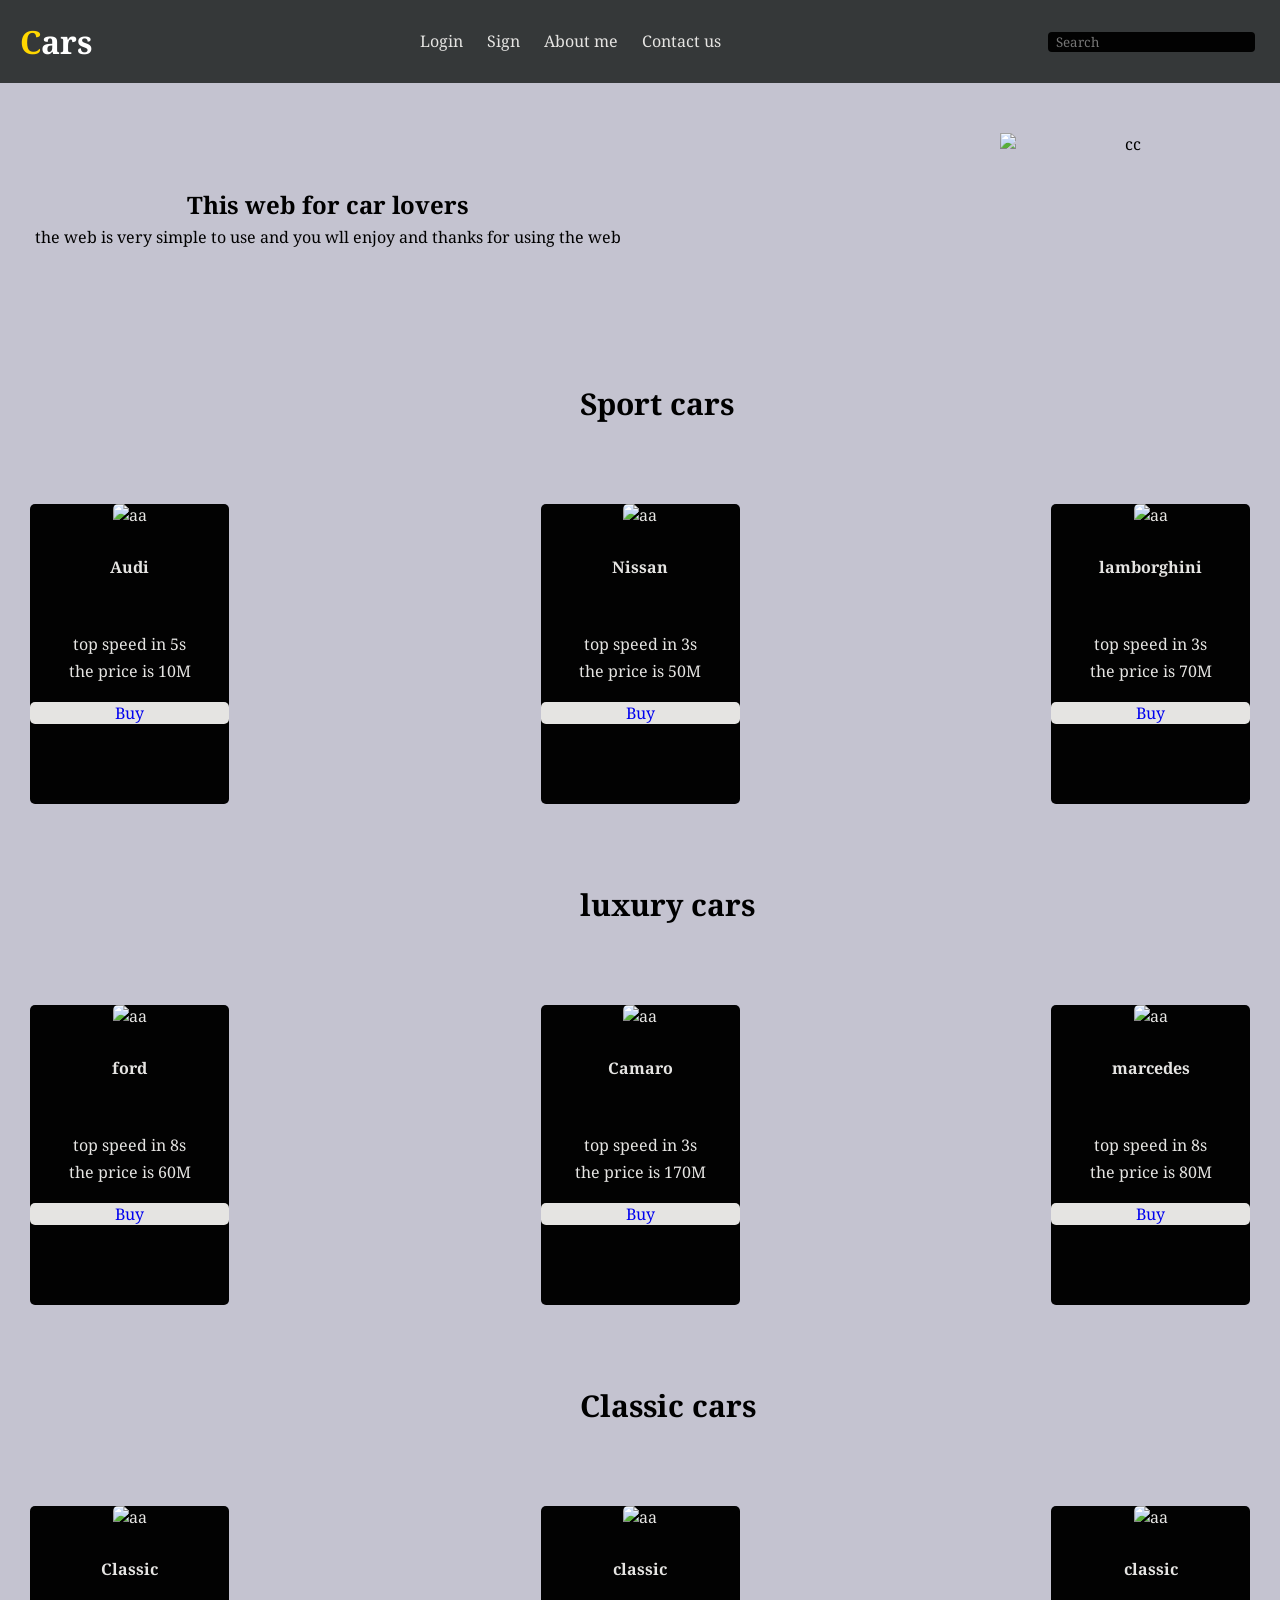
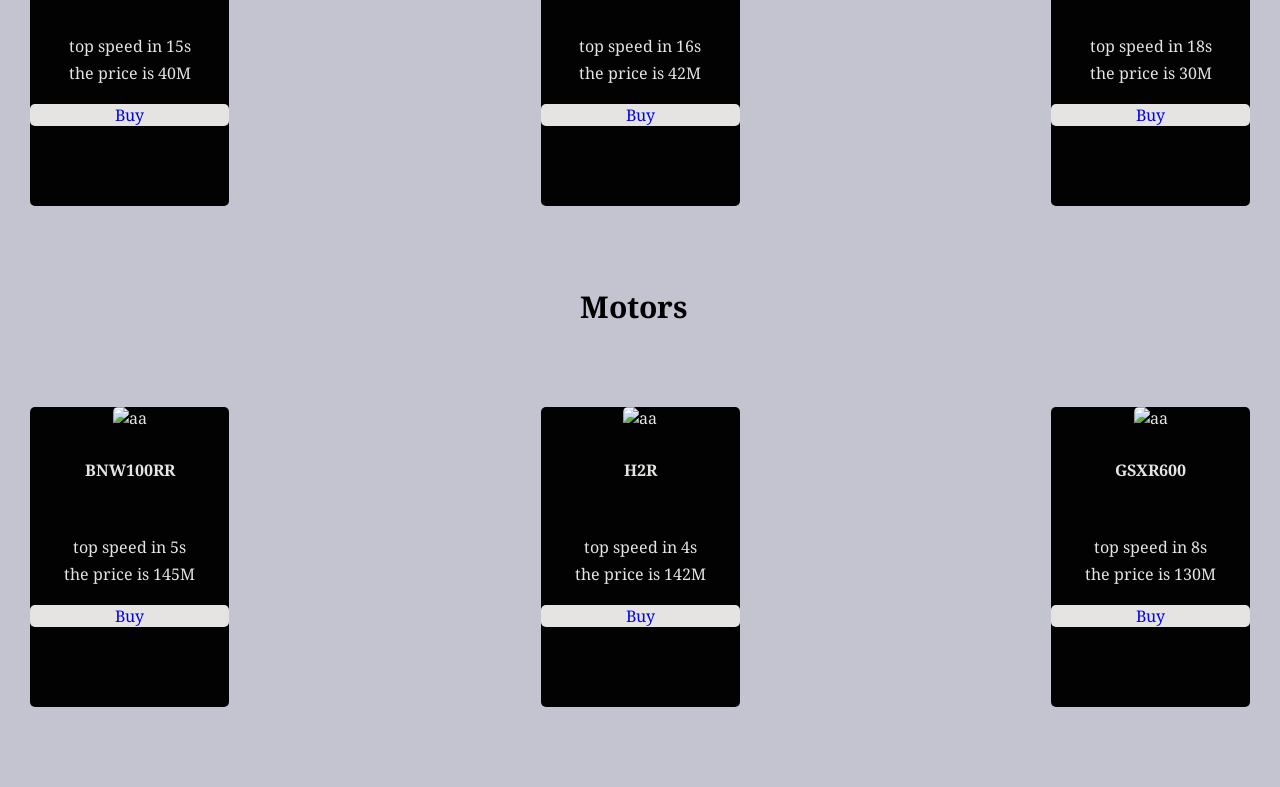
==== index.html @ d7587aed "Rename main.html to index.html" ====
<!DOCTYPE html>
<html lang="en">
<head>
    <meta charset="UTF-8">
    <meta name="viewport" content="width=device-width, initial-scale=1.0">
    <title>main</title>
    <link rel="stylesheet" href="main.css">
    <link rel="stylesheet" href="https://cdnjs.cloudflare.com/ajax/libs/font-awesome/7.3.1/css/all.min.css" integrity="sha512-QeR2VH+lsBE5LSAe1Q5EnTBbe7XTBubt8dG93Y7gidSgdMCr8nVqKcfKAMyN96SV8KDbZVTDXChatu5G2KQGzg==" crossorigin="anonymous" referrerpolicy="no-referrer" />
    <link rel="preconnect" href="https://fonts.googleapis.com">
<link rel="preconnect" href="https://fonts.gstatic.com" crossorigin>
<link href="https://fonts.googleapis.com/css2?family=Black+Ops+One&family=Noto+Serif:ital,wght@0,100..900;1,100..900&family=Quicksand:wght@300..700&family=Slabo+13px&display=swap" rel="stylesheet">
</head>
</head>
<body>
  <div class="navbar">
    <h1><span>C</span>ars</h1>
    <div class="navlink">
        <a href="#">Login</a>
        <a href="#">Sign</a>
        <a href="#">About me</a>
        <a href="#">Contact us</a>
    </div>
    <form>
        <input type="text" placeholder="Search" id="ff">
        <i onclick="search()" class="fa-solid fa-magnifying-glass fa-fade" style="color:white" id="ii"></i>
    </form>
  </div> 
  <div class="ss">
    <div>
   <h2>This web for car lovers</h2>
   <p>the web is very simple to use and you 
wll enjoy and thanks for using the web</p>
</div>
<img src="photos/chatgpt.png" alt="cc">
  </div>
    <h3 id="sport">Sport cars</h3>
  <div class="n1">
    <div class="same">
        <img src="photos/Audi.jpg" alt="aa">
        <h4>Audi</h4>
        <p>top speed in 5s</p>
       <p class="pp"> the price is 10M</p>
        <a href="#">Buy</a>
    </div>
    <div class="same">
        <img src="photos/Nissan GT-R.jpg" alt="aa">
        <h4>Nissan</h4>
        <p >top speed in 3s</p>
        <p class="pp">the price is 50M</p>
        <a href="#">Buy</a>
    </div>
    <div class="same">
        <img src="photos/lambo2.jpg" alt="aa">
        <h4>lamborghini</h4>
        <p>top speed in 3s</p>
       <p class="pp"> the price is 70M</p>
        <a href="#">Buy</a>
    </div>
  </div>
  <h3 id="luxury">luxury cars</h3>
  <div class="n1">
      <div class="same">
        <img src="photos/Ford Mustang.jpg" alt="aa">
        <h4>ford</h4>
        <p>top speed in 8s</p>
       <p class="pp"> the price is 60M</p>
        <a href="#">Buy</a>
    </div>
      <div class="same">
        <img src="photos/Chevrolet Camaro.jpg" alt="aa">
        <h4>Camaro</h4>
        <p>top speed in 3s</p>
       <p class="pp"> the price is 170M</p>
        <a href="#">Buy</a>
    </div>
      <div class="same">
        <img src="photos/marcedes.jpg" alt="aa">
        <h4>marcedes</h4>
        <p>top speed in 8s</p>
       <p class="pp"> the price is 80M</p>
        <a href="#">Buy</a>
    </div>
  </div>
  <h3 id="classic">Classic cars</h3>
  <div class="n1">
      <div class="same">
        <img src="photos/classic1.jpg" alt="aa">
        <h4>Classic</h4>
        <p>top speed in 15s</p>
       <p class="pp"> the price is 40M</p>
        <a href="#">Buy</a>
    </div>
      <div class="same">
        <img src="photos/classic2.jpg" alt="aa">
        <h4>classic</h4>
        <p>top speed in 16s</p>
       <p class="pp"> the price is 42M</p>
        <a href="#">Buy</a>
    </div>
      <div class="same">
        <img src="photos/classic3.avif" alt="aa">
        <h4>classic</h4>
        <p>top speed in 18s</p>
       <p class="pp"> the price is 30M</p>
        <a href="#">Buy</a>
    </div>
  </div>
  <h3 id="motor">Motors</h3>
  <div class="n1">
      <div class="same">
        <img src="photos/bmrr.jpg" alt="aa">
        <h4>BNW100RR</h4>
        <p>top speed in 5s</p>
       <p class="pp"> the price is 145M</p>
        <a href="#">Buy</a>
    </div>
      <div class="same">
        <img src="photos/h2r.jpg" alt="aa">
        <h4>H2R</h4>
        <p>top speed in 4s</p>
       <p class="pp"> the price is 142M</p>
        <a href="#">Buy</a>
    </div>
      <div class="same">
        <img src="photos/moto.jpg" alt="aa">
        <h4>GSXR600</h4>
        <p>top speed in 8s</p>
       <p class="pp"> the price is 130M</p>
        <a href="#">Buy</a>
    </div>
  </div>

  <script src="main.js"></script>
</body>
</html>
---- main.css ----
*{
  padding: 0;
  margin: 0;
  text-decoration: none;
  font-family: "Noto Serif", serif;
}

body{
  background-color: #c4c3d0;
}
span{
  color: #ffd700;
}
.navbar h1{
  color: white;
}
.navbar{
  display: flex;
  justify-content: space-between;
  text-align: center;
  padding: 20px;
  background-color: #353839;
  
}
.navlink a{
  margin: 10px;
  color: #e5e4e2;
  transition: 1s ease-in-out;
  position: relative;
  top: 10px;
}
.navlink a:hover{
  color:#ffd700;
}
.navbar form input{
  border: none;
  padding-left:8px;
  margin-right: 5px;
  height: 20px;
  border-radius: 4px;
  background-color: #020202;
  transition: 2s ease-in-out;
  position: relative;
  top: 10px;
  
}
.navbar form input:focus{
  background-color: #ffd700;
  border: none;
  }
#ii{
  position: relative;
  top: 10px;
  cursor: pointer;
}
.ss{
  display: flex;
  justify-content: space-between;
  margin: 50px 30px;
  text-align: center;
}
.ss img{
  width: 250px;
  height: 200px;
  transition: 1s ease-out;
}
.ss img:hover{
  transform: translate(7px,-7px);
}
.ss h2,p{
  position: relative;
  top: 50px;
  margin: 5px;
}
h3{
margin-left: 580px;
font-size: 30px;

}
.n1{
  display: flex;
  justify-content: space-between;
  margin: 80px 0 ;
}
.same{
  background-color: #020202;
  color: #e5e4e2;
  height: 300px;
  width: fit-content;
  margin: 0 30px;
  border-radius: 5px;
  text-align: center;
  transition: 1s ease-in-out;
}
.same:hover{
  transform: translateY(-15px);
  box-shadow: 0 0 20px blue;
}
.same a{

  background-color: #e5e4e2;
  padding:0 85px ;
  border-radius: 5px;
}
.same a:hover{
  box-shadow: 0 0 20px blue;
}
.same img{
 height: 100px;
 width: 200px;
 border-radius: 5px;
}
h4{
  margin-top:30px ;
}
.same .pp{
  margin-bottom: 70px;
}
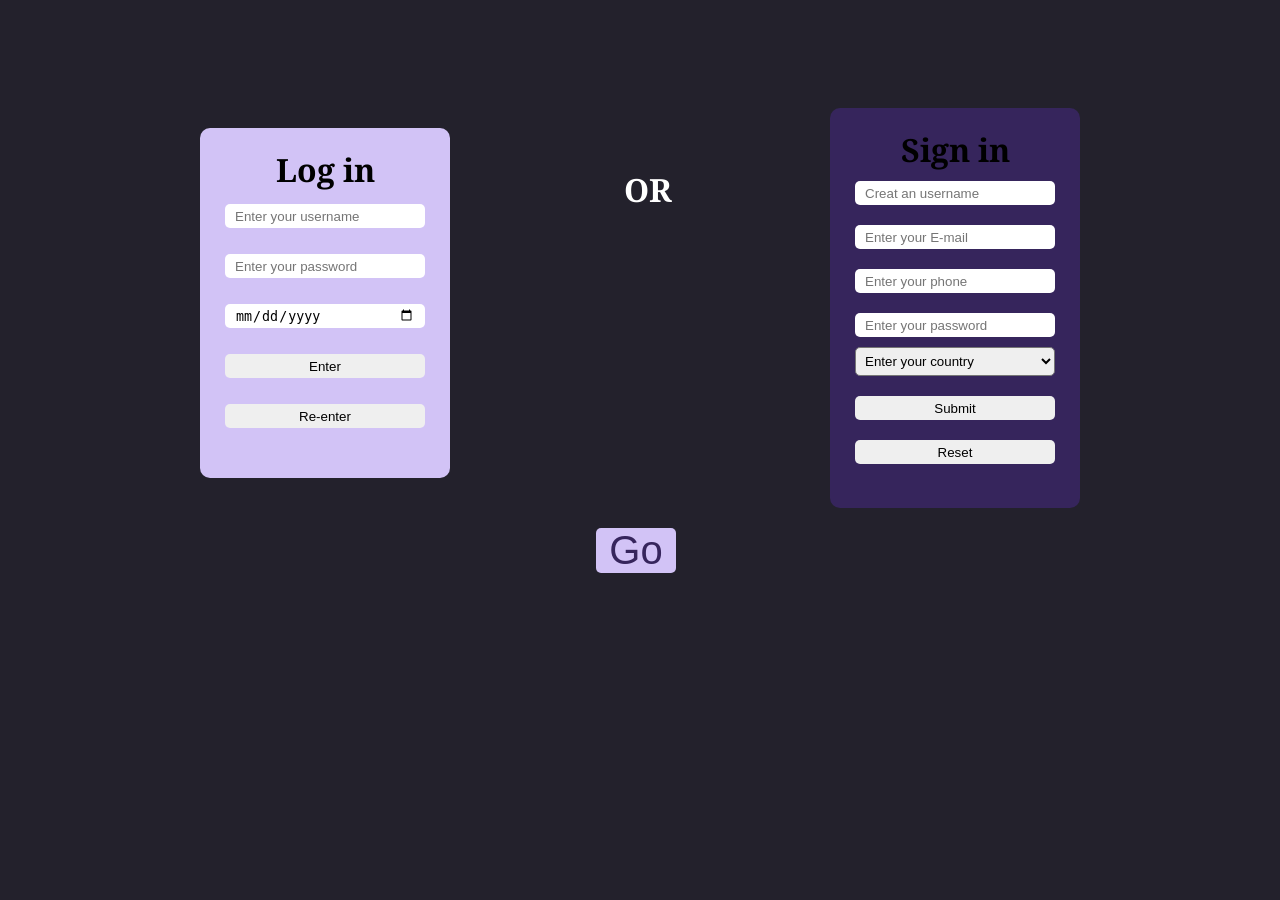
==== commit 73110467: "Rename log in.html to index.html" ====
--- a/index.html
+++ b/index.html
@@ -3,133 +3,55 @@
 <head>
     <meta charset="UTF-8">
     <meta name="viewport" content="width=device-width, initial-scale=1.0">
-    <title>main</title>
-    <link rel="stylesheet" href="main.css">
-    <link rel="stylesheet" href="https://cdnjs.cloudflare.com/ajax/libs/font-awesome/7.3.1/css/all.min.css" integrity="sha512-QeR2VH+lsBE5LSAe1Q5EnTBbe7XTBubt8dG93Y7gidSgdMCr8nVqKcfKAMyN96SV8KDbZVTDXChatu5G2KQGzg==" crossorigin="anonymous" referrerpolicy="no-referrer" />
+    <title>Log in</title>
+    <link rel="stylesheet" href="log in.css">
     <link rel="preconnect" href="https://fonts.googleapis.com">
 <link rel="preconnect" href="https://fonts.gstatic.com" crossorigin>
-<link href="https://fonts.googleapis.com/css2?family=Black+Ops+One&family=Noto+Serif:ital,wght@0,100..900;1,100..900&family=Quicksand:wght@300..700&family=Slabo+13px&display=swap" rel="stylesheet">
-</head>
+<link href="https://fonts.googleapis.com/css2?family=Black+Ops+One&family=Noto+Serif:ital,wght@0,100..900;1,100..900&family=Quicksand:wght@300..700&display=swap" rel="stylesheet">
 </head>
 <body>
-  <div class="navbar">
-    <h1><span>C</span>ars</h1>
-    <div class="navlink">
-        <a href="#">Login</a>
-        <a href="#">Sign</a>
-        <a href="#">About me</a>
-        <a href="#">Contact us</a>
+    <div class="parent">
+     <div class="login">
+        <h1>Log in</h1>
+        <form >
+            <input id="user" class="ll" type="text" id="name" placeholder="Enter your username" required>
+            <br>
+            <input  id="pss1" class="ll" type="password"  id="pass" placeholder="Enter your password" required><br>
+            <input class="ll" type="date" id="age" required><br>
+            <input type="submit" value="Enter" onclick="login()">
+            <input type="reset" value="Re-enter">
+        </form>
+     </div>
+     <h1 id="bet">OR</h1>
+     <button onclick="go()">Go</button>
+     <div class="sigin">
+        <h1>Sign in</h1>
+        <form>
+        <input id="sign" class="ll" type="text" placeholder="Creat an username" required><br>
+        <input class="ll" type="email" placeholder="Enter your E-mail" required><br>
+        <input  class="ll" type="tel" placeholder="Enter your phone" required><br>
+        
+        <input id="pss2" class="ll" type="password" required placeholder="Enter your password"><br>
+        
+        <select id="select" required>
+            <option  disabled selected>Enter your country</option>
+            <option >Egypt</option>
+            <option >Saudi arabic</option>
+            <option >America</option>
+            <option >United kingdom</option>
+            <option >france</option>
+            <option >spain</option>
+            <option >Ghana</option>
+            <option >Sudan</option>
+            <option >Morocco</option>
+            <option >Algeria</option>
+        </select>
+        <br>
+        <input type="submit" value="Submit" onclick="ll()">
+        <input type="reset" value="Reset">
+        </form>
+     </div>
     </div>
-    <form>
-        <input type="text" placeholder="Search" id="ff">
-        <i onclick="search()" class="fa-solid fa-magnifying-glass fa-fade" style="color:white" id="ii"></i>
-    </form>
-  </div> 
-  <div class="ss">
-    <div>
-   <h2>This web for car lovers</h2>
-   <p>the web is very simple to use and you 
-wll enjoy and thanks for using the web</p>
-</div>
-<img src="photos/chatgpt.png" alt="cc">
-  </div>
-    <h3 id="sport">Sport cars</h3>
-  <div class="n1">
-    <div class="same">
-        <img src="photos/Audi.jpg" alt="aa">
-        <h4>Audi</h4>
-        <p>top speed in 5s</p>
-       <p class="pp"> the price is 10M</p>
-        <a href="#">Buy</a>
-    </div>
-    <div class="same">
-        <img src="photos/Nissan GT-R.jpg" alt="aa">
-        <h4>Nissan</h4>
-        <p >top speed in 3s</p>
-        <p class="pp">the price is 50M</p>
-        <a href="#">Buy</a>
-    </div>
-    <div class="same">
-        <img src="photos/lambo2.jpg" alt="aa">
-        <h4>lamborghini</h4>
-        <p>top speed in 3s</p>
-       <p class="pp"> the price is 70M</p>
-        <a href="#">Buy</a>
-    </div>
-  </div>
-  <h3 id="luxury">luxury cars</h3>
-  <div class="n1">
-      <div class="same">
-        <img src="photos/Ford Mustang.jpg" alt="aa">
-        <h4>ford</h4>
-        <p>top speed in 8s</p>
-       <p class="pp"> the price is 60M</p>
-        <a href="#">Buy</a>
-    </div>
-      <div class="same">
-        <img src="photos/Chevrolet Camaro.jpg" alt="aa">
-        <h4>Camaro</h4>
-        <p>top speed in 3s</p>
-       <p class="pp"> the price is 170M</p>
-        <a href="#">Buy</a>
-    </div>
-      <div class="same">
-        <img src="photos/marcedes.jpg" alt="aa">
-        <h4>marcedes</h4>
-        <p>top speed in 8s</p>
-       <p class="pp"> the price is 80M</p>
-        <a href="#">Buy</a>
-    </div>
-  </div>
-  <h3 id="classic">Classic cars</h3>
-  <div class="n1">
-      <div class="same">
-        <img src="photos/classic1.jpg" alt="aa">
-        <h4>Classic</h4>
-        <p>top speed in 15s</p>
-       <p class="pp"> the price is 40M</p>
-        <a href="#">Buy</a>
-    </div>
-      <div class="same">
-        <img src="photos/classic2.jpg" alt="aa">
-        <h4>classic</h4>
-        <p>top speed in 16s</p>
-       <p class="pp"> the price is 42M</p>
-        <a href="#">Buy</a>
-    </div>
-      <div class="same">
-        <img src="photos/classic3.avif" alt="aa">
-        <h4>classic</h4>
-        <p>top speed in 18s</p>
-       <p class="pp"> the price is 30M</p>
-        <a href="#">Buy</a>
-    </div>
-  </div>
-  <h3 id="motor">Motors</h3>
-  <div class="n1">
-      <div class="same">
-        <img src="photos/bmrr.jpg" alt="aa">
-        <h4>BNW100RR</h4>
-        <p>top speed in 5s</p>
-       <p class="pp"> the price is 145M</p>
-        <a href="#">Buy</a>
-    </div>
-      <div class="same">
-        <img src="photos/h2r.jpg" alt="aa">
-        <h4>H2R</h4>
-        <p>top speed in 4s</p>
-       <p class="pp"> the price is 142M</p>
-        <a href="#">Buy</a>
-    </div>
-      <div class="same">
-        <img src="photos/moto.jpg" alt="aa">
-        <h4>GSXR600</h4>
-        <p>top speed in 8s</p>
-       <p class="pp"> the price is 130M</p>
-        <a href="#">Buy</a>
-    </div>
-  </div>
-
-  <script src="main.js"></script>
+    <script src="login.js"></script>
 </body>
 </html>
--- a/log in.css
+++ b/log in.css
@@ -0,0 +1,112 @@
+*{
+    padding: 0;
+    margin: 0;
+    box-sizing: border-box;
+}
+body{
+    background-color: #23212c;
+}
+.parent{
+    display: flex;
+    justify-content: space-between;
+    padding-top: 10%;
+}
+.login{
+    background-color: #d2c3f6;
+    width: 250px;
+    height: 350px;
+    text-align: center;
+    justify-content: center;
+    border-radius: 10px;
+    padding-top:20px ;
+    transition: 1s ease-in-out;
+    margin-left: 200px;
+    cursor: not-allowed;
+}
+.login:hover{
+    transform: translatey(-20px);
+    box-shadow: 0 0 20px white;
+}
+.login form input{
+    border:none;
+    margin: 13px;
+    width: 200px;
+    height: 24px;
+    border-radius: 5px;
+    cursor: pointer;
+}
+.ll{
+    padding: 10px;
+}
+.login form input:hover{
+    box-shadow: 0 0 20px black;
+}
+h1{
+    font-family: "Noto Serif", serif;
+}
+.sigin{
+    position: relative;
+    bottom: 20px;
+    background-color: #36255c;
+    width: 250px;
+    height: 400px;
+    text-align: center;
+    justify-content: center;
+    border-radius: 10px;
+    padding-top:20px ;
+    transition: 1s ease-in-out;
+    margin-right: 200px;
+    cursor: not-allowed;
+   
+}
+.sigin:hover{
+    transform: translatey(-10px);
+    box-shadow: 0 0 20px white;
+}
+.sigin input{
+    border:none;
+    margin: 10px;
+    width: 200px;
+    height: 24px;
+    border-radius: 5px;
+    cursor: pointer;
+}
+.sigin form input:hover{
+    box-shadow: 0 0 20px blue;}
+#select {
+  width: 200px;
+  padding: 5px;
+  border-radius: 5px;
+  margin-bottom: 10px
+}
+#bet{
+    color: white;
+    position: relative;
+    left: 90px;
+    top: 40px;
+    transition: 2s ease-in-out;
+    cursor: pointer;
+}
+#bet:hover{
+    transform: rotate(30deg);
+}
+button{
+    position: relative;
+    right: 70px;
+    top: 400px;
+    height: fit-content;
+    width: 80px;
+    border: none;
+    font-size: 40px;
+    background-color: #d2c3f6;
+    border-radius: 5px;
+    text-align: center;
+    color: #36255c;    
+    transition: 1s ease-in-out;
+    cursor: pointer;
+}
+button:hover{
+    color: #d2c3f6;
+    background-color: #36255c;
+    transform: scale(1.2);
+}
